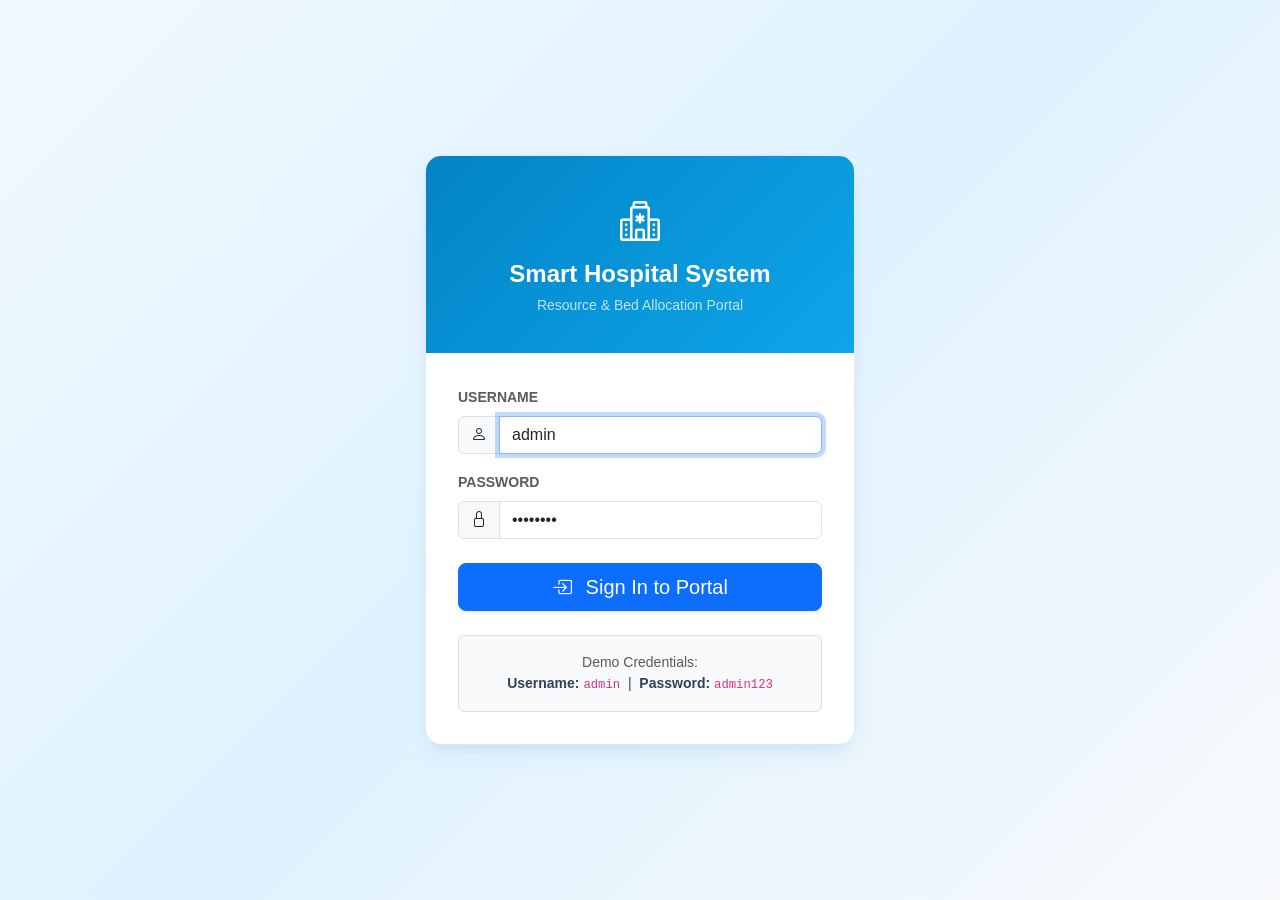
==== src/main/resources/static/allocation.html @ 650dfc51 "Initial commit: Smart Hospital Resource Allocation System (College Minor Project)" ====
<!DOCTYPE html>
<html lang="en">
<head>
    <meta charset="UTF-8">
    <meta name="viewport" content="width=device-width, initial-scale=1.0">
    <title>Smart Allocation - Smart Hospital Resource Allocation</title>
    <!-- Bootstrap 5 CSS -->
    <link href="https://cdn.jsdelivr.net/npm/bootstrap@5.3.3/dist/css/bootstrap.min.css" rel="stylesheet">
    <link href="https://cdn.jsdelivr.net/npm/bootstrap-icons@1.11.3/font/bootstrap-icons.css" rel="stylesheet">
    <link rel="stylesheet" href="css/style.css">
</head>
<body>

<div class="app-layout">
    <!-- Sidebar -->
    <aside class="sidebar">
        <div class="sidebar-header">
            <a href="dashboard.html" class="sidebar-brand">
                <i class="bi bi-hospital"></i>
                <span>SmartHospital</span>
            </a>
        </div>
        <ul class="sidebar-menu">
            <li class="sidebar-item">
                <a href="dashboard.html" class="sidebar-link">
                    <i class="bi bi-speedometer2"></i>
                    <span>Dashboard</span>
                </a>
            </li>
            <li class="sidebar-item">
                <a href="patients.html" class="sidebar-link">
                    <i class="bi bi-people"></i>
                    <span>Patients</span>
                </a>
            </li>
            <li class="sidebar-item">
                <a href="beds.html" class="sidebar-link">
                    <i class="bi bi-hospital-bed"></i>
                    <span>Beds</span>
                </a>
            </li>
            <li class="sidebar-item">
                <a href="allocation.html" class="sidebar-link active">
                    <i class="bi bi-cpu"></i>
                    <span>Smart Allocation</span>
                </a>
            </li>
            <li class="sidebar-item">
                <a href="history.html" class="sidebar-link">
                    <i class="bi bi-clock-history"></i>
                    <span>Allocation History</span>
                </a>
            </li>
        </ul>
        <div class="sidebar-footer">
            <div class="user-badge mb-2">
                <div class="d-flex align-items-center gap-2">
                    <i class="bi bi-person-circle fs-5 text-info"></i>
                    <div>
                        <div class="fw-bold small text-dark" id="loggedInUserName">Admin</div>
                        <small class="text-secondary" style="font-size: 0.75rem;">Administrator</small>
                    </div>
                </div>
            </div>
            <button class="btn btn-sm btn-outline-danger w-100" onclick="logout()">
                <i class="bi bi-box-arrow-left me-1"></i> Logout
            </button>
        </div>
    </aside>

    <!-- Main Content -->
    <div class="main-wrapper">
        <!-- Top Navbar -->
        <header class="top-navbar">
            <div class="d-flex align-items-center gap-2">
                <h5 class="mb-0 fw-bold">Smart Bed Allocation Engine</h5>
            </div>
            <div>
                <a href="history.html" class="btn btn-sm btn-outline-secondary">
                    <i class="bi bi-clock-history me-1"></i> View All Allocations
                </a>
            </div>
        </header>

        <!-- Page Body -->
        <main class="page-container">
            <!-- Alert Box -->
            <div id="pageAlert" class="alert d-none" role="alert"></div>

            <!-- Algorithm Explanation Banner -->
            <div class="alert alert-info border-info d-flex align-items-center justify-content-between mb-4">
                <div class="d-flex align-items-center gap-3">
                    <i class="bi bi-cpu-fill fs-2 text-primary"></i>
                    <div>
                        <div class="fw-bold">Smart Allocation Rules:</div>
                        <small class="text-dark">
                            <strong>Rule 1-3:</strong> Match required bed type (General &rarr; General, Private &rarr; Private, ICU &rarr; ICU) &bull;
                            <strong>Rule 4:</strong> Priority Sorting: <span class="badge badge-critical">Critical (4)</span> &gt; <span class="badge badge-high">High (3)</span> &gt; <span class="badge badge-medium">Medium (2)</span> &gt; <span class="badge badge-low">Low (1)</span>.
                        </small>
                    </div>
                </div>
            </div>

            <!-- Select Patient Card -->
            <div class="card custom-card mb-4">
                <div class="card-header-clean">
                    <span class="fw-bold"><i class="bi bi-person-lines-fill text-primary me-2"></i>Select Waiting Patient for Bed Allocation</span>
                </div>
                <div class="card-body">
                    <div class="row align-items-center g-3">
                        <div class="col-md-8">
                            <label for="patientSelect" class="form-label small fw-bold text-muted">TRIAGED WAITING PATIENT LIST</label>
                            <select id="patientSelect" class="form-select form-select-lg">
                                <option value="">-- Select Waiting Patient --</option>
                            </select>
                        </div>
                        <div class="col-md-4 text-md-end pt-md-4">
                            <small class="text-muted d-block mb-1">Select above or choose directly from the priority queue below.</small>
                        </div>
                    </div>
                </div>
            </div>

            <!-- Loading Spinner State -->
            <div id="loadingCard" class="card custom-card p-5 text-center d-none mb-4">
                <div class="spinner-border text-primary mx-auto mb-3" role="status"></div>
                <h6 class="fw-bold">Evaluating Bed Availability & Urgency Rules...</h6>
                <small class="text-muted">Matching required bed category against hospital live inventory.</small>
            </div>

            <!-- Recommendation Found Box -->
            <div id="recommendationCard" class="card recommendation-card p-4 mb-4 d-none">
                <div class="d-flex align-items-center justify-content-between mb-3 border-bottom pb-2">
                    <div class="d-flex align-items-center gap-2">
                        <span class="badge bg-success fs-6"><i class="bi bi-check-circle-fill me-1"></i> Recommended Bed Found</span>
                    </div>
                    <span class="text-muted small">Algorithmic Match Score: <strong id="recPriorityScore" class="text-dark"></strong></span>
                </div>

                <div class="row g-4">
                    <div class="col-md-5">
                        <h6 class="text-muted small fw-bold text-uppercase mb-2">Patient Details</h6>
                        <div class="p-3 bg-white rounded border">
                            <h5 class="fw-bold text-dark mb-2" id="recPatientName">Rahul Sharma</h5>
                            <div class="mb-1"><span class="text-muted small">Urgency:</span> <span id="recPatientPriority"></span></div>
                            <div><span class="text-muted small">Required Bed:</span> <span id="recRequiredBed"></span></div>
                        </div>
                    </div>

                    <div class="col-md-7">
                        <h6 class="text-muted small fw-bold text-uppercase mb-2">Recommended Bed</h6>
                        <div class="p-3 bg-white rounded border mb-3">
                            <div class="d-flex align-items-center justify-content-between">
                                <div>
                                    <h4 class="fw-bold text-success mb-1" id="recBedNumber">ICU-03</h4>
                                    <small class="text-muted" id="recBedFloor">Floor 3</small>
                                </div>
                                <div id="recBedType">
                                    <span class="badge badge-bed-icu">ICU</span>
                                </div>
                            </div>
                        </div>

                        <h6 class="text-muted small fw-bold text-uppercase mb-2">Decision Reasons</h6>
                        <ul class="list-group mb-3" id="recReasonsList">
                            <!-- Populated by allocation.js -->
                        </ul>

                        <div class="d-flex gap-2">
                            <button type="button" class="btn btn-success btn-lg px-4 shadow-sm" id="acceptBtn">
                                <i class="bi bi-check2-circle me-1"></i> Accept Allocation
                            </button>
                            <button type="button" class="btn btn-outline-secondary btn-lg px-3" id="cancelBtn">
                                Cancel
                            </button>
                        </div>
                    </div>
                </div>
            </div>

            <!-- No Bed Available Box -->
            <div id="noBedCard" class="card custom-card border-danger p-4 mb-4 d-none" style="background-color: #fff5f5;">
                <div class="d-flex align-items-start gap-3">
                    <i class="bi bi-exclamation-triangle-fill text-danger fs-1"></i>
                    <div>
                        <h5 class="fw-bold text-danger mb-1">No Bed Available</h5>
                        <p class="text-dark mb-2" id="noBedMessage">
                            No suitable bed is currently available.
                        </p>
                        <p class="text-muted small mb-0">
                            The patient has been retained in the <strong>WAITING</strong> priority list. When an admitted patient is discharged, please run the allocation again.
                        </p>
                    </div>
                </div>
            </div>

            <!-- Priority Waiting Queue Table -->
            <div class="card custom-card">
                <div class="card-header-clean d-flex align-items-center justify-content-between">
                    <div>
                        <i class="bi bi-hourglass-top text-warning me-2"></i>
                        <span class="fw-bold">Current Waiting Queue (Ordered by Urgency)</span>
                    </div>
                    <span class="badge bg-warning text-dark">High Urgency First</span>
                </div>
                <div class="card-body p-0">
                    <div class="table-responsive">
                        <table class="table table-hover align-middle mb-0">
                            <thead>
                                <tr>
                                    <th>Rank</th>
                                    <th>Patient</th>
                                    <th>Symptoms</th>
                                    <th>Priority</th>
                                    <th>Required Bed</th>
                                    <th class="text-end">Action</th>
                                </tr>
                            </thead>
                            <tbody id="waitingTableBody">
                                <!-- Populated by allocation.js -->
                            </tbody>
                        </table>
                    </div>
                </div>
            </div>
        </main>
    </div>
</div>

<!-- Bootstrap 5 Scripts -->
<script src="https://cdn.jsdelivr.net/npm/bootstrap@5.3.3/dist/js/bootstrap.bundle.min.js"></script>
<script src="js/auth-guard.js"></script>
<script src="js/allocation.js"></script>
</body>
</html>
---- src/main/resources/static/css/style.css ----
/* =========================================================
   Smart Hospital Resource Allocation System - Light Medical Theme
   ========================================================= */

:root {
    --primary-color: #0284c7;
    --primary-dark: #0369a1;
    --hospital-teal: #0d9488;
    --hospital-dark-teal: #0f766e;
    
    /* Light Theme Palette */
    --sidebar-bg: #ffffff;
    --sidebar-border: #e2e8f0;
    --sidebar-hover: #f0f9ff;
    --sidebar-text: #475569;
    --sidebar-active: #0284c7;
    
    --bg-light: #f8fafc;
    --card-bg: #ffffff;
    --card-border: #e2e8f0;
    --card-shadow: 0 1px 3px 0 rgba(0, 0, 0, 0.05), 0 1px 2px -1px rgba(0, 0, 0, 0.05);
}

body {
    background-color: var(--bg-light);
    font-family: 'Segoe UI', Roboto, -apple-system, BlinkMacSystemFont, sans-serif;
    color: #334155;
    min-height: 100vh;
}

/* Sidebar Navigation (Light Design) */
.app-layout {
    display: flex;
    min-height: 100vh;
}

.sidebar {
    width: 260px;
    background-color: var(--sidebar-bg);
    color: var(--sidebar-text);
    border-right: 1px solid var(--sidebar-border);
    flex-shrink: 0;
    transition: all 0.3s ease;
    display: flex;
    flex-direction: column;
}

.sidebar-header {
    padding: 1.35rem 1.25rem;
    border-bottom: 1px solid var(--sidebar-border);
}

.sidebar-brand {
    font-size: 1.15rem;
    font-weight: 700;
    color: #0f172a;
    display: flex;
    align-items: center;
    gap: 0.75rem;
    text-decoration: none;
}

.sidebar-brand i {
    font-size: 1.5rem;
    color: var(--primary-color);
}

.sidebar-menu {
    list-style: none;
    padding: 1rem 0.75rem;
    margin: 0;
    flex-grow: 1;
}

.sidebar-item {
    margin-bottom: 0.35rem;
}

.sidebar-link {
    display: flex;
    align-items: center;
    gap: 0.75rem;
    padding: 0.75rem 1rem;
    color: var(--sidebar-text);
    text-decoration: none;
    border-radius: 0.5rem;
    font-weight: 500;
    transition: all 0.2s ease;
}

.sidebar-link:hover {
    background-color: var(--sidebar-hover);
    color: var(--primary-color);
}

.sidebar-link.active {
    background-color: var(--sidebar-active);
    color: #ffffff;
    font-weight: 600;
    box-shadow: 0 4px 6px -1px rgba(2, 132, 199, 0.25);
}

.sidebar-link i {
    font-size: 1.15rem;
    width: 1.5rem;
    text-align: center;
}

.sidebar-footer {
    padding: 1rem;
    border-top: 1px solid var(--sidebar-border);
    background-color: #fafbfc;
}

.user-badge {
    background: #f1f5f9;
    border: 1px solid #e2e8f0;
    padding: 0.65rem 0.85rem;
    border-radius: 0.5rem;
    display: flex;
    align-items: center;
    justify-content: space-between;
}

/* Main Content Area */
.main-wrapper {
    flex-grow: 1;
    display: flex;
    flex-direction: column;
    min-width: 0;
    background-color: var(--bg-light);
}

.top-navbar {
    background-color: #ffffff;
    border-bottom: 1px solid #e2e8f0;
    padding: 0.85rem 1.5rem;
    display: flex;
    align-items: center;
    justify-content: space-between;
}

.page-container {
    padding: 1.75rem;
    flex-grow: 1;
}

/* Stat Cards */
.stat-card {
    background-color: #ffffff;
    border: 1px solid var(--card-border);
    border-radius: 0.75rem;
    box-shadow: var(--card-shadow);
    transition: transform 0.2s ease, box-shadow 0.2s ease;
    overflow: hidden;
}

.stat-card:hover {
    transform: translateY(-2px);
    box-shadow: 0 6px 12px -2px rgba(0, 0, 0, 0.08);
}

.stat-icon {
    width: 48px;
    height: 48px;
    border-radius: 10px;
    display: flex;
    align-items: center;
    justify-content: center;
    font-size: 1.5rem;
}

.stat-icon-blue { background-color: #e0f2fe; color: #0284c7; }
.stat-icon-green { background-color: #dcfce7; color: #16a34a; }
.stat-icon-amber { background-color: #fef3c7; color: #d97706; }
.stat-icon-purple { background-color: #f3e8ff; color: #9333ea; }
.stat-icon-rose { background-color: #ffe4e6; color: #e11d48; }

/* General Cards */
.custom-card {
    background: #ffffff;
    border: 1px solid var(--card-border);
    border-radius: 0.75rem;
    box-shadow: var(--card-shadow);
}

.card-header-clean {
    background: transparent;
    border-bottom: 1px solid #f1f5f9;
    padding: 1.15rem 1.25rem;
    font-weight: 600;
}

/* Bed Tag Badge */
.bed-tag {
    background-color: #f1f5f9;
    color: #0f172a;
    border: 1px solid #cbd5e1;
    font-weight: 700;
    font-size: 0.875rem;
    padding: 0.35rem 0.6rem;
    border-radius: 0.375rem;
}

/* Status & Priority Badges */
.badge-critical {
    background-color: #fee2e2;
    color: #dc2626;
    border: 1px solid #fca5a5;
    font-weight: 600;
}

.badge-high {
    background-color: #ffedd5;
    color: #ea580c;
    border: 1px solid #fdba74;
    font-weight: 600;
}

.badge-medium {
    background-color: #fef9c3;
    color: #b45309;
    border: 1px solid #fde047;
    font-weight: 600;
}

.badge-low {
    background-color: #e0f2fe;
    color: #0284c7;
    border: 1px solid #bae6fd;
    font-weight: 600;
}

.badge-available {
    background-color: #dcfce7;
    color: #15803d;
    border: 1px solid #86efac;
    font-weight: 600;
}

.badge-occupied {
    background-color: #fee2e2;
    color: #b91c1c;
    border: 1px solid #fca5a5;
    font-weight: 600;
}

.badge-waiting {
    background-color: #fef3c7;
    color: #b45309;
    border: 1px solid #fcd34d;
    font-weight: 600;
}

.badge-admitted {
    background-color: #dbeafe;
    color: #1d4ed8;
    border: 1px solid #93c5fd;
    font-weight: 600;
}

.badge-discharged {
    background-color: #f1f5f9;
    color: #64748b;
    border: 1px solid #cbd5e1;
    font-weight: 600;
}

.badge-bed-icu {
    background-color: #fae8ff;
    color: #86198f;
    border: 1px solid #f0abfc;
    font-weight: 600;
}

.badge-bed-private {
    background-color: #e0e7ff;
    color: #3730a3;
    border: 1px solid #a5b4fc;
    font-weight: 600;
}

.badge-bed-general {
    background-color: #f0fdf4;
    color: #166534;
    border: 1px solid #bbf7d0;
    font-weight: 600;
}

/* Custom Table Styling */
.table th {
    font-weight: 600;
    color: #475569;
    background-color: #f8fafc;
    border-bottom: 2px solid #e2e8f0;
    font-size: 0.875rem;
    text-transform: uppercase;
    letter-spacing: 0.025em;
}

.table td {
    vertical-align: middle;
    font-size: 0.925rem;
    border-bottom: 1px solid #f1f5f9;
}

/* Recommendation Box */
.recommendation-card {
    background: linear-gradient(135deg, #f0fdf4 0%, #ecfeff 100%);
    border: 2px solid #34d399;
    border-radius: 0.75rem;
    box-shadow: 0 4px 6px -1px rgba(16, 185, 129, 0.1);
}

.reason-check {
    color: #10b981;
    margin-right: 0.5rem;
    font-weight: bold;
}

/* Light Login Page Styling */
.login-body {
    background: linear-gradient(135deg, #f0f9ff 0%, #e0f2fe 50%, #f8fafc 100%);
    display: flex;
    align-items: center;
    justify-content: center;
    min-height: 100vh;
}

.login-card {
    width: 100%;
    max-width: 430px;
    background: #ffffff;
    border-radius: 1rem;
    border: 1px solid #e2e8f0;
    box-shadow: 0 10px 25px -5px rgba(2, 132, 199, 0.12), 0 8px 10px -6px rgba(0, 0, 0, 0.04);
    overflow: hidden;
}

.login-header {
    background: linear-gradient(135deg, #0284c7 0%, #0ea5e9 100%);
    color: #ffffff;
    padding: 2.25rem 2rem;
    text-align: center;
}

.login-body-content {
    padding: 2rem;
}

/* Responsive sidebar */
@media (max-width: 991.98px) {
    .sidebar {
        position: fixed;
        left: -260px;
        top: 0;
        bottom: 0;
        z-index: 1050;
        box-shadow: 4px 0 10px rgba(0, 0, 0, 0.1);
    }
    .sidebar.show {
        left: 0;
    }
}
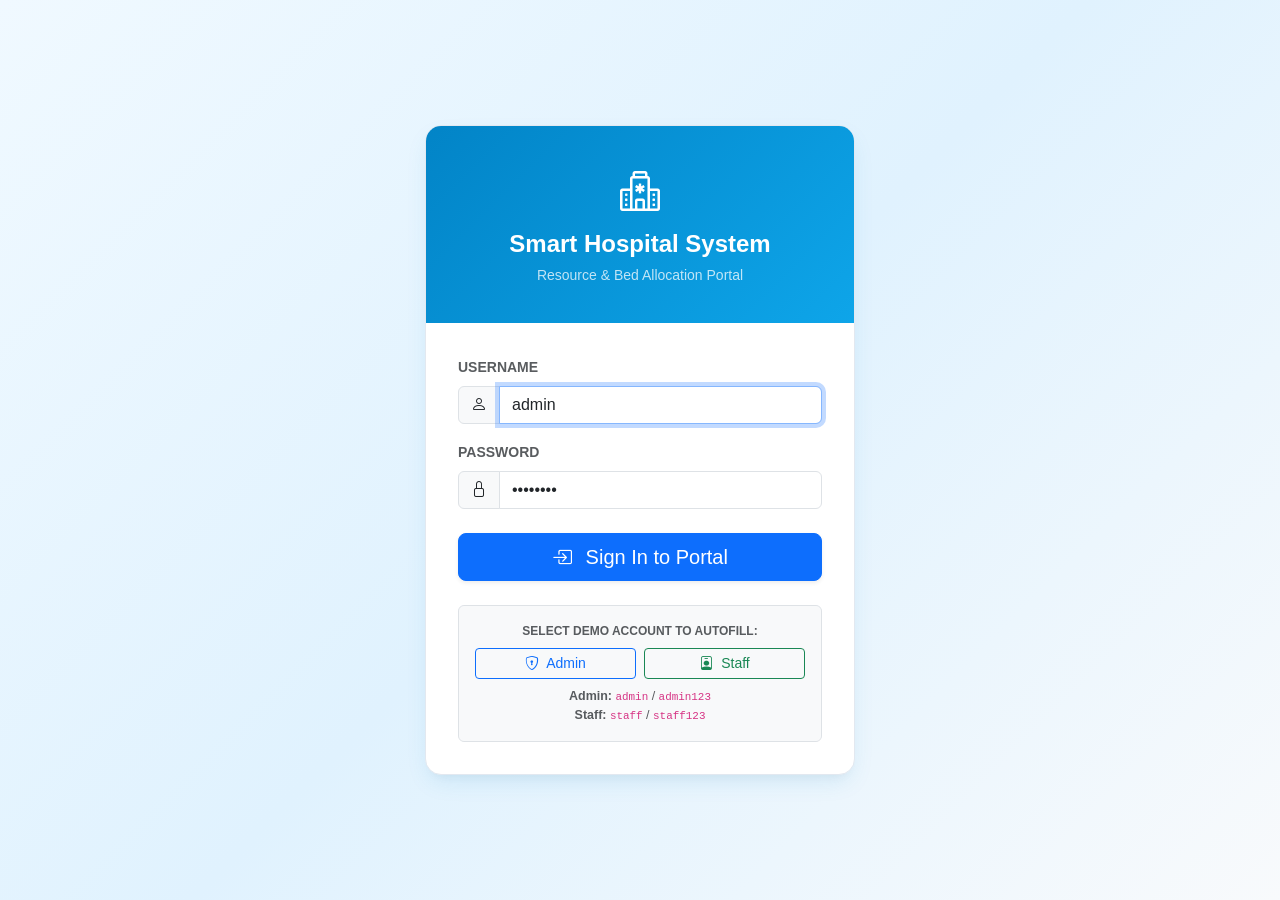
==== commit 750e042e: "Add staff login account and autofill buttons" ====
--- a/src/main/resources/static/allocation.html
+++ b/src/main/resources/static/allocation.html
@@ -58,7 +58,7 @@
                     <i class="bi bi-person-circle fs-5 text-info"></i>
                     <div>
                         <div class="fw-bold small text-dark" id="loggedInUserName">Admin</div>
-                        <small class="text-secondary" style="font-size: 0.75rem;">Administrator</small>
+                        <small class="text-secondary" style="font-size: 0.75rem;" id="loggedInUserRole">Administrator</small>
                     </div>
                 </div>
             </div>
